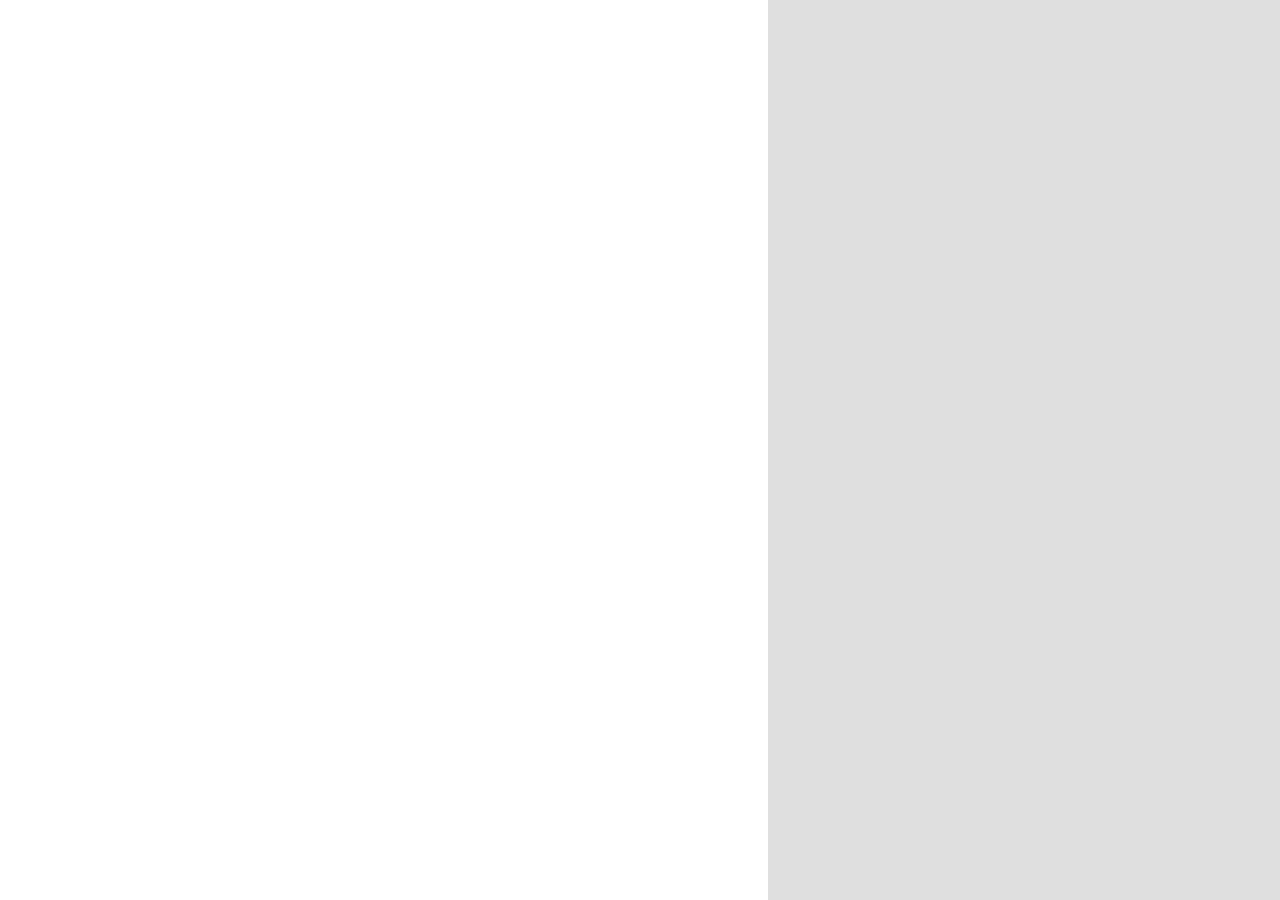
==== index.html @ 5997ea21 "Update index.html New photo" ====
<!DOCTYPE HTML>
<!--
	Story by HTML5 UP
	html5up.net | @ajlkn
	Free for personal and commercial use under the CCA 3.0 license (html5up.net/license)
-->
<html>
	<head>
		<title>Helena Roy</title>
		<meta charset="utf-8" />
		<meta name="viewport" content="width=device-width, initial-scale=1, user-scalable=no" />
		<link rel="stylesheet" href="assets/css/main.css" />
		<link rel="preconnect" href="https://fonts.googleapis.com"> 
		<link rel="preconnect" href="https://fonts.gstatic.com" crossorigin> 
		<link href="https://fonts.googleapis.com/css2?family=Roboto:wght@100&display=swap" rel="stylesheet">
		<noscript><link rel="stylesheet" href="assets/css/noscript.css" /></noscript>
	</head>
	<body class="is-preload">

		<!-- Wrapper -->
			<div id="wrapper" class="divided">

				<!-- One -->
					<section class="banner fullscreen style1 orient-left content-align-left image-position-right onload-image-fade-in onload-content-fade-right">
						<div class="content">
							<h2>Helena Roy</h2>
							<p>I am a postdoctoral fellow at the <a href="https://hpi.de/en/stern/team/ariel-stern/">Hasso Plattner Institute</a>, where I work in Professor Ariel Stern’s group on digital health, economics, and policy. I earned my PhD in Economics from Stanford University, specialising in behavioural, health, and innovation economics, and previously studied at Cambridge (Pembroke College) and Oxford (Nuffield College).</p>
							
							<p>I research novel information technologies and delivery modalities in healthcare. My projects look at how people search for and interpret health information online, how patients and physicians adopt AI‑driven tools, and what shapes clinical decisions in maternal care. I also advise early‑stage health‑tech start‑ups. More information is available on my <a href="https://drive.google.com/file/d/1XuyY_7-T1FK6ZfHrgYgk0CrNQZHr8UEe/view?usp=share_link">CV</a>.</p>
							
							<p>Alongside my research, I'm a fellow at the <a href="https://britishprogress.org">Centre for British Progress</a>, exploring how policy can encourage economic growth via innovation. An example of my work in this space can be found at <a href="https://ukdayone.org/briefings/ai-bond-for-growth-and-shared-prosperity#authors">UK Day One</a>.</p>
							
							<p>I'm from the UK and Aotearoa New Zealand, and enjoy triathlon, diving, and <a href="https://www.google.com/maps/d/u/2/edit?mid=16qEsWZgYKhC7n0gYi-VZZg-cSFdMLp4&usp=sharing">flat whites</a>.</p>

							<ul class="icons" style="margin-bottom: 0;">
								<li><a href="mailto:helena.a.roy@gmail.com" class="icon style1 fa-envelope"><span class="label">Email</span></a></li>
								<li><a href="https://www.linkedin.com/in/helena-roy/" class="icon brands style1 fa-linkedin-in"><span class="label">LinkedIn</span></a></li>
								<li><a href="https://x.com/_helena_roy" class="icon brands style1 fa-twitter"><span class="label">Twitter</span></a></li>
							</ul>
						</div>
						<div class="image">
							<img src="images/IMG_6147.JPG" alt="" />
						</div>
					</section>

			</div>

		<!-- Scripts -->
			<script src="assets/js/jquery.min.js"></script>
			<script src="assets/js/jquery.scrollex.min.js"></script>
			<script src="assets/js/jquery.scrolly.min.js"></script>
			<script src="assets/js/browser.min.js"></script>
			<script src="assets/js/breakpoints.min.js"></script>
			<script src="assets/js/util.js"></script>
			<script src="assets/js/main.js"></script>
		
	</body>
</html>
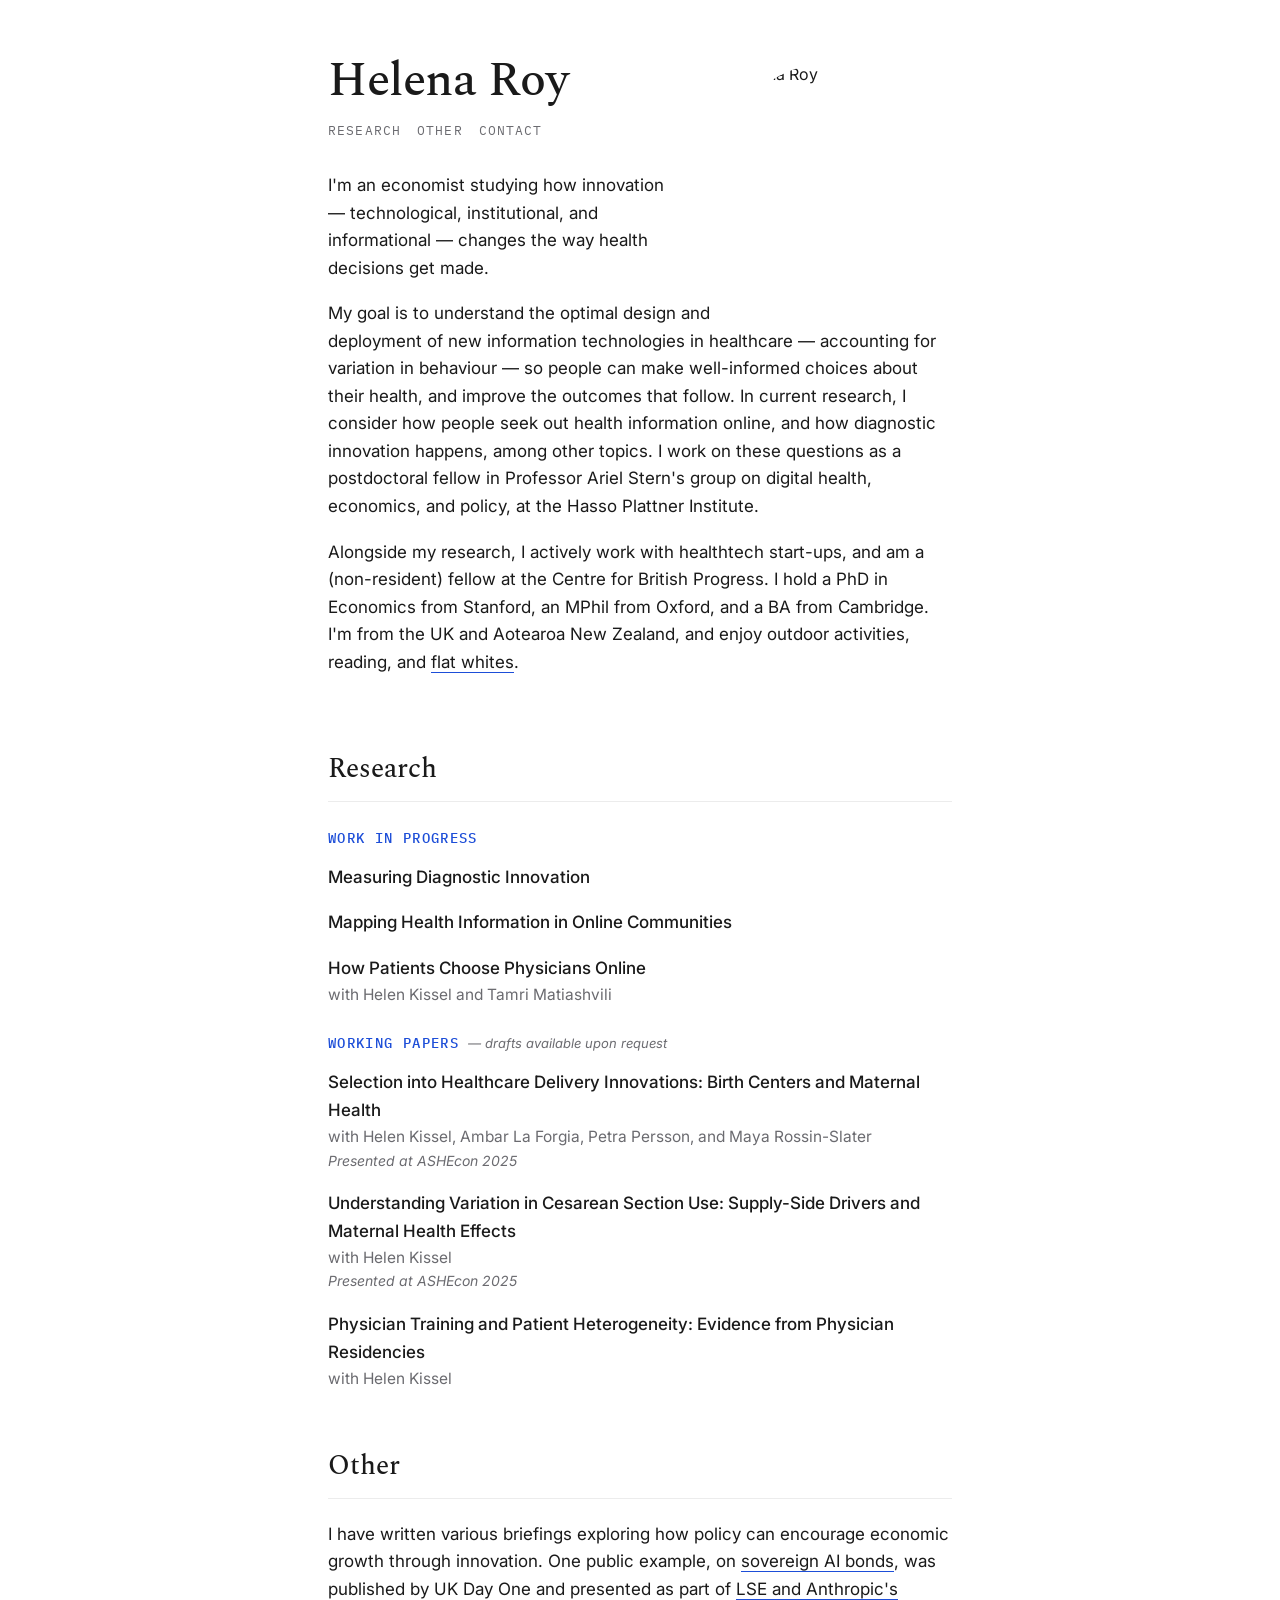
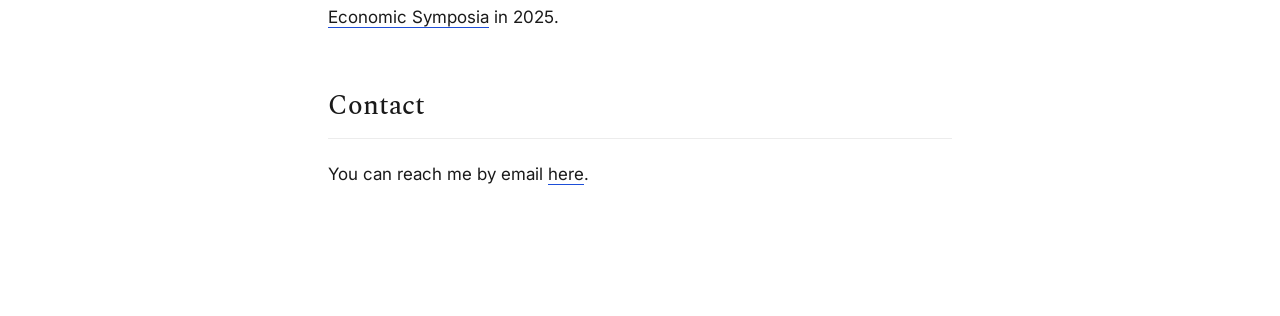
==== commit 54899b9f: "Add files via upload" ====
--- a/index.html
+++ b/index.html
@@ -1,59 +1,153 @@
-<!DOCTYPE HTML>
-<!--
-	Story by HTML5 UP
-	html5up.net | @ajlkn
-	Free for personal and commercial use under the CCA 3.0 license (html5up.net/license)
--->
-<html>
-	<head>
-		<title>Helena Roy</title>
-		<meta charset="utf-8" />
-		<meta name="viewport" content="width=device-width, initial-scale=1, user-scalable=no" />
-		<link rel="stylesheet" href="assets/css/main.css" />
-		<link rel="preconnect" href="https://fonts.googleapis.com"> 
-		<link rel="preconnect" href="https://fonts.gstatic.com" crossorigin> 
-		<link href="https://fonts.googleapis.com/css2?family=Roboto:wght@100&display=swap" rel="stylesheet">
-		<noscript><link rel="stylesheet" href="assets/css/noscript.css" /></noscript>
-	</head>
-	<body class="is-preload">
-
-		<!-- Wrapper -->
-			<div id="wrapper" class="divided">
-
-				<!-- One -->
-					<section class="banner fullscreen style1 orient-left content-align-left image-position-right onload-image-fade-in onload-content-fade-right">
-						<div class="content">
-							<h2>Helena Roy</h2>
-							<p>I am a postdoctoral fellow at the <a href="https://hpi.de/en/stern/team/ariel-stern/">Hasso Plattner Institute</a>, where I work in Professor Ariel Stern’s group on digital health, economics, and policy. I earned my PhD in Economics from Stanford University, specialising in behavioural, health, and innovation economics, and previously studied at Cambridge (Pembroke College) and Oxford (Nuffield College).</p>
-							
-							<p>I research novel information technologies and delivery modalities in healthcare. My projects look at how people search for and interpret health information online, how patients and physicians adopt AI‑driven tools, and what shapes clinical decisions in maternal care. I also advise early‑stage health‑tech start‑ups. More information is available on my <a href="https://drive.google.com/file/d/1XuyY_7-T1FK6ZfHrgYgk0CrNQZHr8UEe/view?usp=share_link">CV</a>.</p>
-							
-							<p>Alongside my research, I'm a fellow at the <a href="https://britishprogress.org">Centre for British Progress</a>, exploring how policy can encourage economic growth via innovation. An example of my work in this space can be found at <a href="https://ukdayone.org/briefings/ai-bond-for-growth-and-shared-prosperity#authors">UK Day One</a>.</p>
-							
-							<p>I'm from the UK and Aotearoa New Zealand, and enjoy triathlon, diving, and <a href="https://www.google.com/maps/d/u/2/edit?mid=16qEsWZgYKhC7n0gYi-VZZg-cSFdMLp4&usp=sharing">flat whites</a>.</p>
-
-							<ul class="icons" style="margin-bottom: 0;">
-								<li><a href="mailto:helena.a.roy@gmail.com" class="icon style1 fa-envelope"><span class="label">Email</span></a></li>
-								<li><a href="https://www.linkedin.com/in/helena-roy/" class="icon brands style1 fa-linkedin-in"><span class="label">LinkedIn</span></a></li>
-								<li><a href="https://x.com/_helena_roy" class="icon brands style1 fa-twitter"><span class="label">Twitter</span></a></li>
-							</ul>
-						</div>
-						<div class="image">
-							<img src="images/IMG_6147.JPG" alt="" />
-						</div>
-					</section>
-
-			</div>
-
-		<!-- Scripts -->
-			<script src="assets/js/jquery.min.js"></script>
-			<script src="assets/js/jquery.scrollex.min.js"></script>
-			<script src="assets/js/jquery.scrolly.min.js"></script>
-			<script src="assets/js/browser.min.js"></script>
-			<script src="assets/js/breakpoints.min.js"></script>
-			<script src="assets/js/util.js"></script>
-			<script src="assets/js/main.js"></script>
-		
-	</body>
-</html>
-
+<!DOCTYPE html>
+<html lang="en">
+<head>
+<meta charset="UTF-8">
+<meta name="viewport" content="width=device-width, initial-scale=1">
+
+<title>Helena Roy</title>
+<meta name="description" content="Helena Roy — an economist studying how innovation changes the way health decisions get made.">
+<link rel="canonical" href="https://www.helenaroy.com/">
+
+<!-- Open Graph / Twitter -->
+<meta property="og:title" content="Helena Roy">
+<meta property="og:description" content="Helena Roy — an economist studying how innovation changes the way health decisions get made.">
+<meta property="og:type" content="website">
+<meta property="og:url" content="https://www.helenaroy.com/">
+<meta property="og:image" content="https://www.helenaroy.com/images/tile.png">
+<meta name="twitter:card" content="summary">
+
+<link rel="icon" href="favicon.svg" type="image/svg+xml">
+
+<!-- Fonts: Google Fonts (the only third-party resource on this page). -->
+<link rel="preconnect" href="https://fonts.googleapis.com">
+<link rel="preconnect" href="https://fonts.gstatic.com" crossorigin>
+<link href="https://fonts.googleapis.com/css2?family=Spectral:ital,wght@0,400;0,500;1,400&family=Inter:wght@400;500;600&family=IBM+Plex+Mono:wght@400;500&display=swap" rel="stylesheet">
+
+<!--
+  PRIVACY ALTERNATIVE (max privacy, no third-party requests):
+  To drop Google Fonts entirely, self-host the three families and remove the
+  three font <link> tags above. Place the .woff2 files in /fonts and uncomment:
+
+  <style>
+    @font-face{font-family:'Spectral';font-style:normal;font-weight:500;font-display:swap;src:url('/fonts/spectral-500.woff2') format('woff2');}
+    @font-face{font-family:'Spectral';font-style:normal;font-weight:400;font-display:swap;src:url('/fonts/spectral-400.woff2') format('woff2');}
+    @font-face{font-family:'Spectral';font-style:italic;font-weight:400;font-display:swap;src:url('/fonts/spectral-400-italic.woff2') format('woff2');}
+    @font-face{font-family:'Inter';font-style:normal;font-weight:400;font-display:swap;src:url('/fonts/inter-400.woff2') format('woff2');}
+    @font-face{font-family:'Inter';font-style:normal;font-weight:500;font-display:swap;src:url('/fonts/inter-500.woff2') format('woff2');}
+    @font-face{font-family:'Inter';font-style:normal;font-weight:600;font-display:swap;src:url('/fonts/inter-600.woff2') format('woff2');}
+    @font-face{font-family:'IBM Plex Mono';font-style:normal;font-weight:400;font-display:swap;src:url('/fonts/ibm-plex-mono-400.woff2') format('woff2');}
+    @font-face{font-family:'IBM Plex Mono';font-style:normal;font-weight:500;font-display:swap;src:url('/fonts/ibm-plex-mono-500.woff2') format('woff2');}
+  </style>
+-->
+
+<!--
+  DEPLOYMENT NOTES:
+  - Strip EXIF metadata from images/tile.png before committing
+    (e.g. `exiftool -all= images/tile.png`).
+  - Enable "Enforce HTTPS" in the GitHub Pages settings for this repo.
+-->
+
+<style>
+:root{
+  --bg:#FFFFFF; --text:#1A1A1A; --muted:#6B6B70; --accent:#1D4ED8; --hairline:#ECECEC;
+  --font-body:'Inter',system-ui,sans-serif;
+  --font-head:'Spectral',Georgia,serif;
+  --font-mono:'IBM Plex Mono',monospace;
+}
+*{box-sizing:border-box;}
+body{margin:0; background:var(--bg); color:var(--text); font-family:var(--font-body); line-height:1.62; -webkit-font-smoothing:antialiased;}
+
+.wrap{max-width:680px; margin:0 auto; padding:56px 28px 110px;}
+
+.intro::after{content:""; display:block; clear:both;}
+.intro-photo{float:right; width:235px; height:235px; border-radius:50%; object-fit:cover;
+  margin:6px 0 16px 32px; shape-outside:circle(50%); shape-margin:16px;}
+
+.name{font-family:var(--font-head); font-weight:500; font-size:48px; line-height:1.04; letter-spacing:-0.01em; margin:0 0 14px;}
+
+nav{font-family:var(--font-mono); font-size:12.5px; text-transform:uppercase; letter-spacing:0.09em; margin:0 0 32px;}
+nav a{color:var(--muted); text-decoration:none; margin-right:16px; border:0;}
+nav a:hover{color:var(--accent);}
+
+p{font-size:17px; margin:0 0 18px;}
+a{color:var(--text); text-decoration:none; border-bottom:1px solid var(--accent);}
+a:hover{color:var(--accent);}
+.muted{color:var(--muted);}
+
+a:focus-visible, nav a:focus-visible{outline:2px solid var(--accent); outline-offset:2px; border-radius:2px;}
+
+section{margin-top:54px;}
+h2{font-family:var(--font-head); font-weight:500; font-size:27px; margin:0 0 4px;}
+.rule{height:1px; background:var(--hairline); margin:9px 0 22px;}
+
+.grouplabel{font-family:var(--font-mono); font-weight:500; font-size:13.5px; text-transform:uppercase; letter-spacing:0.1em; color:var(--accent); margin:26px 0 14px;}
+.req{font-family:var(--font-body); font-weight:400; font-size:13px; color:var(--muted); font-style:italic; text-transform:none; letter-spacing:0;}
+
+.paper{margin:0 0 18px;}
+.paper .title{font-size:17px; font-weight:500;}
+.paper .auth{font-size:15.5px; color:var(--muted);}
+.paper .venue{font-size:14px; color:var(--muted); font-style:italic;}
+
+@media (max-width:720px){
+  .intro-photo{float:none; shape-outside:none; margin:0 0 18px; width:150px; height:150px;}
+  .wrap{padding:44px 22px 84px;} .name{font-size:38px;}
+}
+@media (prefers-reduced-motion:reduce){
+  *{animation:none !important; transition:none !important; scroll-behavior:auto !important;}
+}
+</style>
+</head>
+<body>
+<div class="wrap">
+  <header class="intro">
+    <img class="intro-photo" src="images/tile.png" alt="Helena Roy" width="235" height="235">
+    <h1 class="name">Helena Roy</h1>
+    <nav aria-label="Sections">
+      <a href="#research">Research</a><a href="#other">Other</a><a href="#contact">Contact</a>
+    </nav>
+    <p>I'm an economist studying how innovation — technological, institutional, and informational — changes the way health decisions get made.</p>
+    <p>My goal is to understand the optimal design and deployment of new information technologies in healthcare — accounting for variation in behaviour — so people can make well-informed choices about their health, and improve the outcomes that follow. In current research, I consider how people seek out health information online, and how diagnostic innovation happens, among other topics. I work on these questions as a postdoctoral fellow in Professor Ariel Stern's group on digital health, economics, and policy, at the Hasso Plattner Institute.</p>
+    <p>Alongside my research, I actively work with healthtech start-ups, and am a (non-resident) fellow at the Centre for British Progress. I hold a PhD in Economics from Stanford, an MPhil from Oxford, and a BA from Cambridge. I'm from the UK and Aotearoa New Zealand, and enjoy outdoor activities, reading, and <a href="https://www.google.com/maps/d/viewer?mid=16qEsWZgYKhC7n0gYi-VZZg-cSFdMLp4" target="_blank" rel="noopener noreferrer">flat whites</a>.</p>
+  </header>
+
+  <main>
+    <section id="research" aria-labelledby="research-h">
+      <h2 id="research-h">Research</h2>
+      <div class="rule"></div>
+
+      <div class="grouplabel">Work in progress</div>
+      <div class="paper"><div class="title">Measuring Diagnostic Innovation</div></div>
+      <div class="paper"><div class="title">Mapping Health Information in Online Communities</div></div>
+      <div class="paper"><div class="title">How Patients Choose Physicians Online</div><div class="auth">with Helen Kissel and Tamri Matiashvili</div></div>
+
+      <div class="grouplabel">Working papers <span class="req">— drafts available upon request</span></div>
+      <div class="paper"><div class="title">Selection into Healthcare Delivery Innovations: Birth Centers and Maternal Health</div><div class="auth">with Helen Kissel, Ambar La Forgia, Petra Persson, and Maya Rossin-Slater</div><div class="venue">Presented at ASHEcon 2025</div></div>
+      <div class="paper"><div class="title">Understanding Variation in Cesarean Section Use: Supply-Side Drivers and Maternal Health Effects</div><div class="auth">with Helen Kissel</div><div class="venue">Presented at ASHEcon 2025</div></div>
+      <div class="paper"><div class="title">Physician Training and Patient Heterogeneity: Evidence from Physician Residencies</div><div class="auth">with Helen Kissel</div></div>
+    </section>
+
+    <section id="other" aria-labelledby="other-h">
+      <h2 id="other-h">Other</h2>
+      <div class="rule"></div>
+      <p>I have written various briefings exploring how policy can encourage economic growth through innovation. One public example, on <a href="https://britishprogress.org/uk-day-one/designing-an-ai-bond-for-growth-and-shared-prosper" target="_blank" rel="noopener noreferrer">sovereign AI bonds</a>, was published by UK Day One and presented as part of <a href="https://www.anthropic.com/research/economic-policy-responses" target="_blank" rel="noopener noreferrer">LSE and Anthropic's Economic Symposia</a> in 2025.</p>
+    </section>
+
+    <section id="contact" aria-labelledby="contact-h">
+      <h2 id="contact-h">Contact</h2>
+      <div class="rule"></div>
+      <p>You can reach me by email <a id="emaillink" href="#">here</a>.</p>
+    </section>
+  </main>
+</div>
+
+<script>
+  // Email obfuscation: assemble the mailto on load so the address never
+  // appears in the static page source.
+  document.addEventListener('DOMContentLoaded', function(){
+    var user = 'helenaaroy', domain = 'gmail.com';
+    var el = document.getElementById('emaillink');
+    if (el) { el.setAttribute('href', 'mailto:' + user + '@' + domain); }
+  });
+</script>
+</body>
+</html>
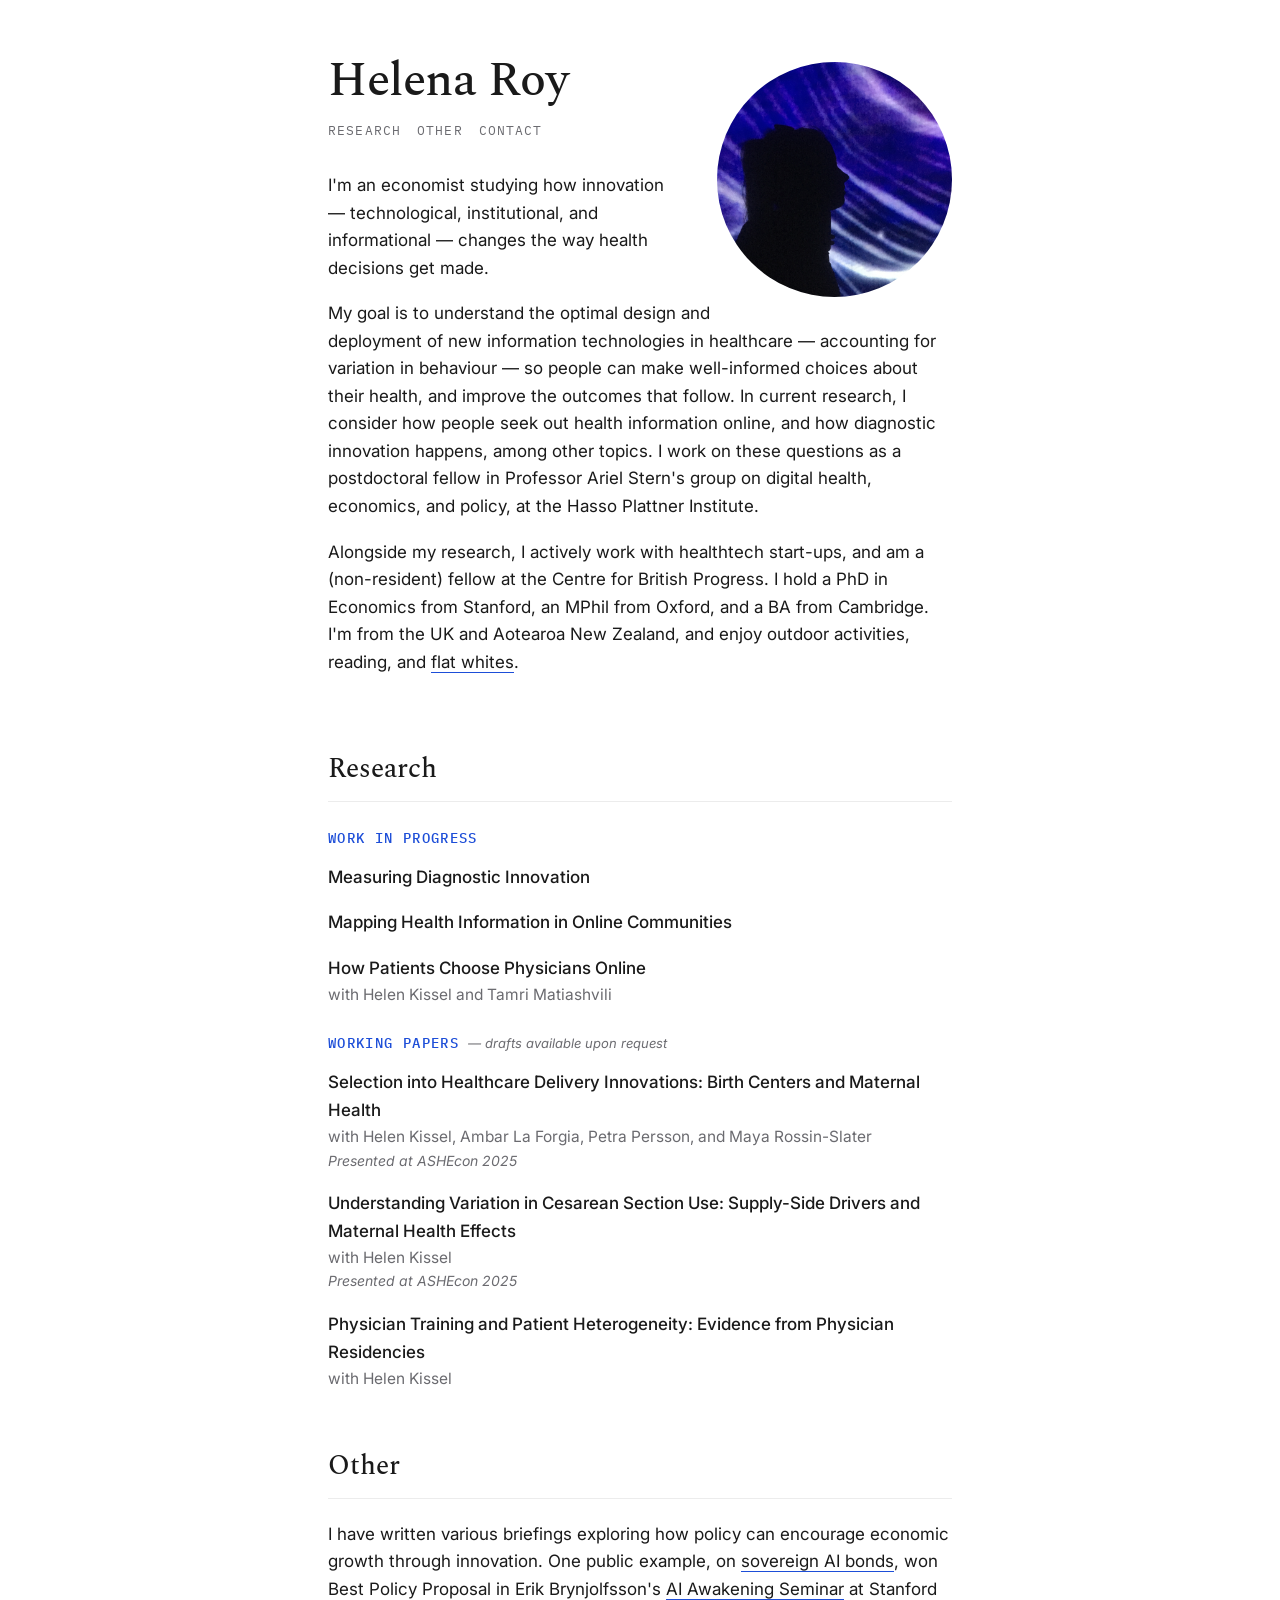
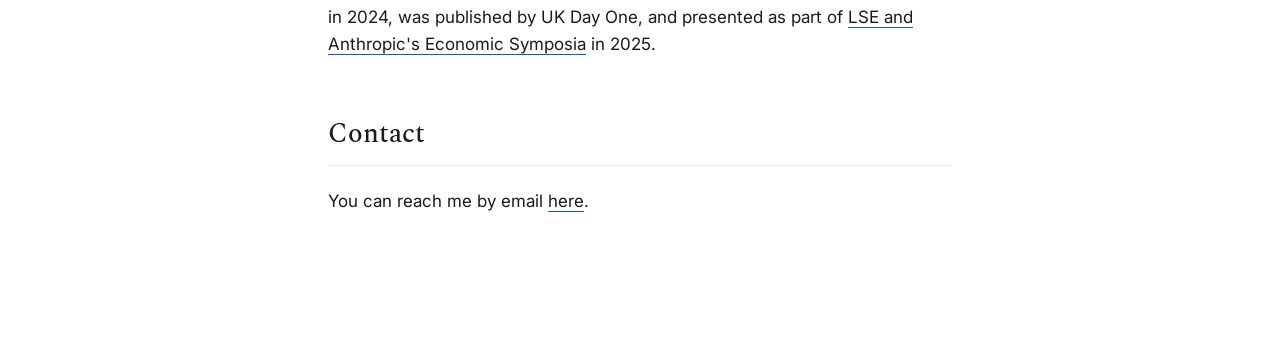
==== commit 4001f373: "Update index.html" ====
--- a/index.html
+++ b/index.html
@@ -129,7 +129,7 @@
     <section id="other" aria-labelledby="other-h">
       <h2 id="other-h">Other</h2>
       <div class="rule"></div>
-      <p>I have written various briefings exploring how policy can encourage economic growth through innovation. One public example, on <a href="https://britishprogress.org/uk-day-one/designing-an-ai-bond-for-growth-and-shared-prosper" target="_blank" rel="noopener noreferrer">sovereign AI bonds</a>, was published by UK Day One and presented as part of <a href="https://www.anthropic.com/research/economic-policy-responses" target="_blank" rel="noopener noreferrer">LSE and Anthropic's Economic Symposia</a> in 2025.</p>
+      <p>I have written various briefings exploring how policy can encourage economic growth through innovation. One public example, on <a href="https://britishprogress.org/uk-day-one/designing-an-ai-bond-for-growth-and-shared-prosper" target="_blank" rel="noopener noreferrer">sovereign AI bonds</a>, won Best Policy Proposal in Erik Brynjolfsson's <a href="https://digitaleconomy.stanford.edu/about/education/the-ai-awakening-implications-for-the-economy-and-society/" target="_blank" rel="noopener noreferrer">AI Awakening Seminar</a> at Stanford in 2024, was published by UK Day One, and presented as part of <a href="https://www.anthropic.com/research/economic-policy-responses" target="_blank" rel="noopener noreferrer">LSE and Anthropic's Economic Symposia</a> in 2025.</p>
     </section>
 
     <section id="contact" aria-labelledby="contact-h">
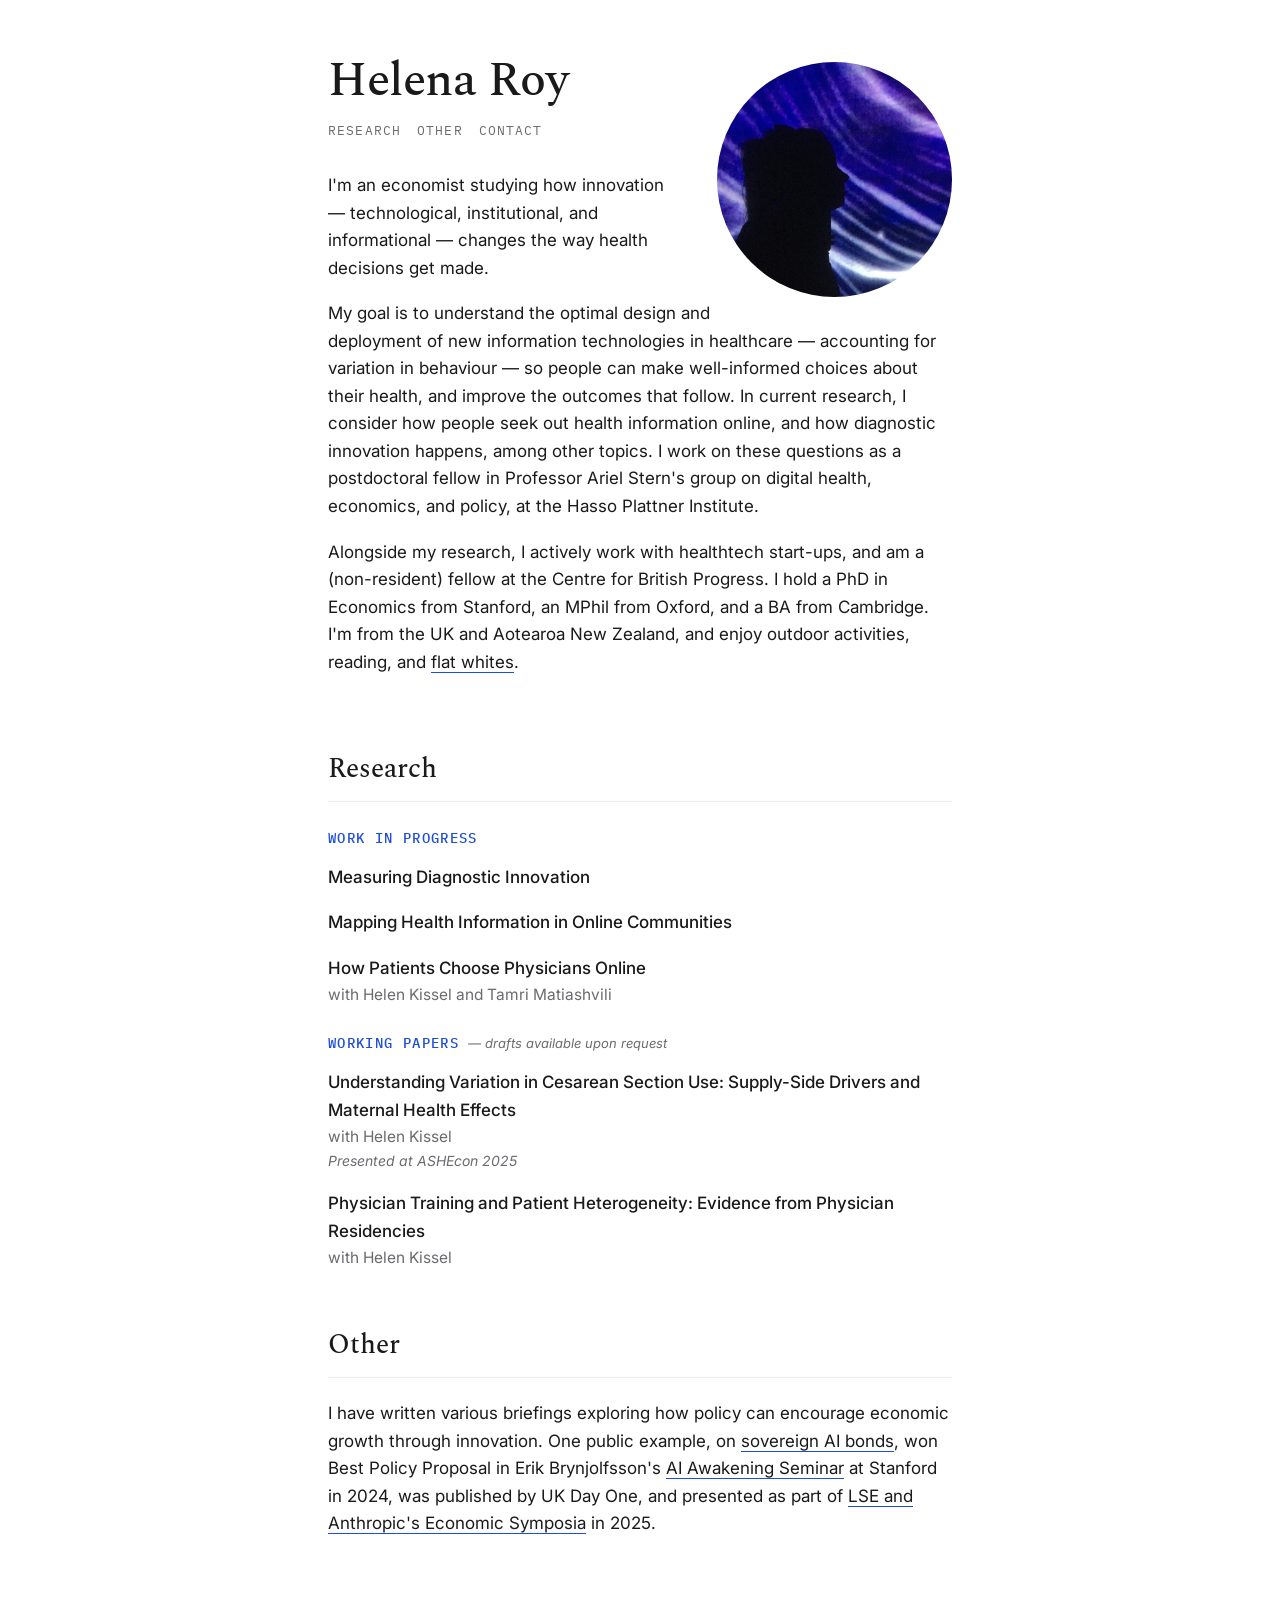
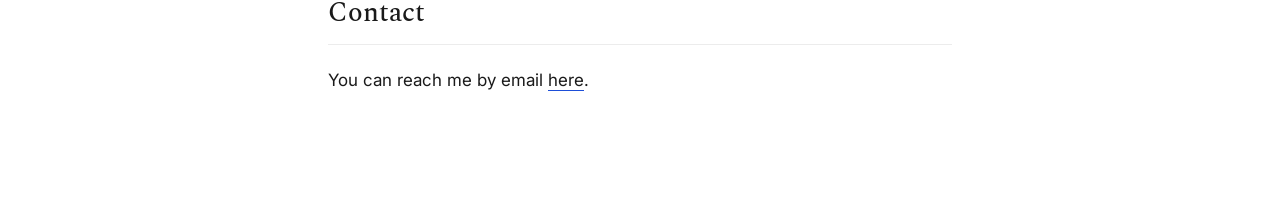
==== commit 5a0a6af6: "Update index.html" ====
--- a/index.html
+++ b/index.html
@@ -121,7 +121,6 @@
       <div class="paper"><div class="title">How Patients Choose Physicians Online</div><div class="auth">with Helen Kissel and Tamri Matiashvili</div></div>
 
       <div class="grouplabel">Working papers <span class="req">— drafts available upon request</span></div>
-      <div class="paper"><div class="title">Selection into Healthcare Delivery Innovations: Birth Centers and Maternal Health</div><div class="auth">with Helen Kissel, Ambar La Forgia, Petra Persson, and Maya Rossin-Slater</div><div class="venue">Presented at ASHEcon 2025</div></div>
       <div class="paper"><div class="title">Understanding Variation in Cesarean Section Use: Supply-Side Drivers and Maternal Health Effects</div><div class="auth">with Helen Kissel</div><div class="venue">Presented at ASHEcon 2025</div></div>
       <div class="paper"><div class="title">Physician Training and Patient Heterogeneity: Evidence from Physician Residencies</div><div class="auth">with Helen Kissel</div></div>
     </section>
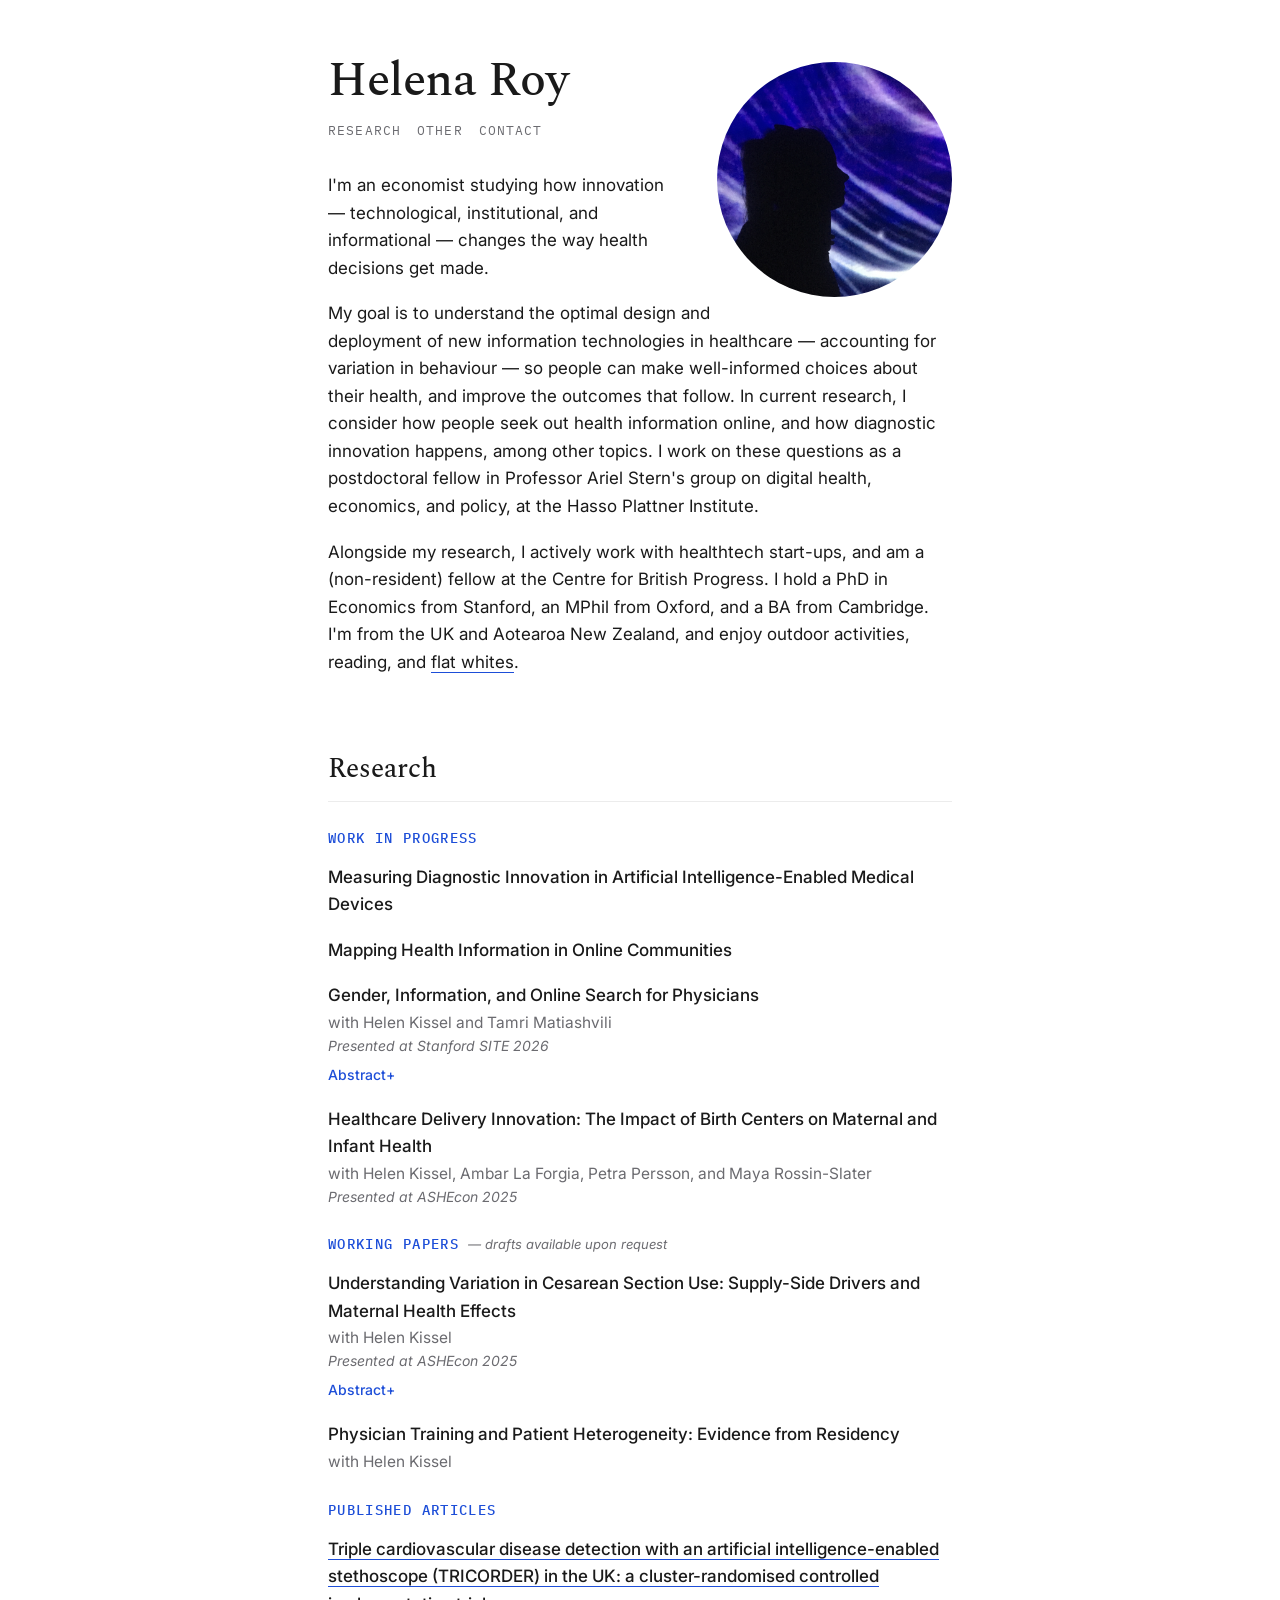
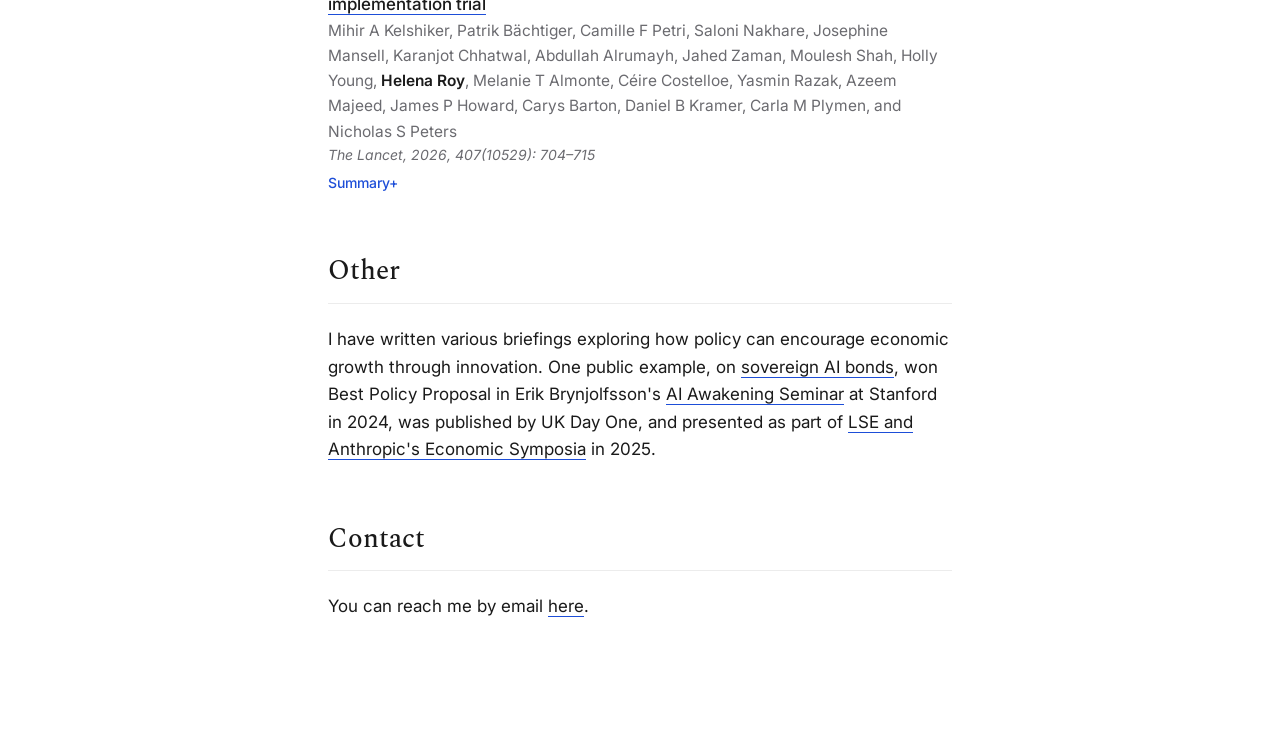
==== commit 6f11124e: "Add files via upload" ====
--- a/index.html
+++ b/index.html
@@ -73,6 +73,7 @@
 a{color:var(--text); text-decoration:none; border-bottom:1px solid var(--accent);}
 a:hover{color:var(--accent);}
 .muted{color:var(--muted);}
+strong,b{font-weight:600;}
 
 a:focus-visible, nav a:focus-visible{outline:2px solid var(--accent); outline-offset:2px; border-radius:2px;}
 
@@ -87,6 +88,22 @@
 .paper .title{font-size:17px; font-weight:500;}
 .paper .auth{font-size:15.5px; color:var(--muted);}
 .paper .venue{font-size:14px; color:var(--muted); font-style:italic;}
+.paper .auth strong{color:var(--text);}
+
+/* Abstract+ toggles: native <details>/<summary>, so they need no JavaScript
+   and are keyboard- and screen-reader-accessible by default. */
+.abstract{margin:4px 0 0;}
+.abstract summary{display:inline-block; cursor:pointer; list-style:none; font-size:14px; font-weight:500; color:var(--accent); border-bottom:1px solid transparent; -webkit-user-select:none; user-select:none;}
+.abstract summary::-webkit-details-marker{display:none;}
+.abstract summary::after{content:"+"; content:"+" / "";}
+.abstract[open] summary::after{content:"\2212"; content:"\2212" / "";}
+.abstract summary:hover{border-bottom-color:var(--accent);}
+.abstract summary:focus-visible{outline:2px solid var(--accent); outline-offset:2px; border-radius:2px;}
+.abstract-text{margin:10px 0 8px; padding-left:16px; border-left:2px solid var(--hairline);}
+.abstract-text p{font-size:15px; line-height:1.6; margin:0 0 10px;}
+.abstract-text p:last-child{margin-bottom:0;}
+.abstract[open] .abstract-text{animation:abstract-in .2s ease-out;}
+@keyframes abstract-in{from{opacity:0; transform:translateY(-4px);} to{opacity:1; transform:none;}}
 
 @media (max-width:720px){
   .intro-photo{float:none; shape-outside:none; margin:0 0 18px; width:150px; height:150px;}
@@ -115,14 +132,33 @@
       <h2 id="research-h">Research</h2>
       <div class="rule"></div>
 
+      <!-- Abstract+ toggle: to add one to another paper, paste this just before that paper's final </div>
+           (the word inside <summary> is the button label, e.g. Abstract or Summary):
+           <details class="abstract"><summary>Abstract</summary><div class="abstract-text"><p>Abstract text here.</p></div></details> -->
       <div class="grouplabel">Work in progress</div>
-      <div class="paper"><div class="title">Measuring Diagnostic Innovation</div></div>
+      <div class="paper"><div class="title">Measuring Diagnostic Innovation in Artificial Intelligence-Enabled Medical Devices</div></div>
       <div class="paper"><div class="title">Mapping Health Information in Online Communities</div></div>
-      <div class="paper"><div class="title">How Patients Choose Physicians Online</div><div class="auth">with Helen Kissel and Tamri Matiashvili</div></div>
+      <div class="paper"><div class="title">Gender, Information, and Online Search for Physicians</div><div class="auth">with Helen Kissel and Tamri Matiashvili</div><div class="venue">Presented at Stanford SITE 2026</div>
+        <details class="abstract"><summary>Abstract</summary><div class="abstract-text">
+          <p>Patients increasingly select physicians through online “find a doctor” tools, which display information such as physician gender and patient ratings, rather than relying on physician referral, word-of-mouth, or soonest availability. Medical literature documents female patients' stated preferences for female physicians in certain specialties, but whether and how patients act on these preferences when given the tools to do so remains an open question. Using a randomized hypothetical choice experiment that mirrors the information presented in typical online physician-search platforms, we find that female patients have strong preferences for gender-concordant physicians in gender-sensitive specialties. Women are willing to wait 1.6 additional weeks for a female urologist and 2.2 additional weeks for a female psychiatrist, two specialties with more gender-sensitive components, but show no statistically significant concordance preference in orthopedics, a more gender-neutral specialty. Men exhibit no significant concordance preference in any specialty. Among women, the gender concordance preference is stronger among those who report prior negative healthcare experiences due to gender. We complement these experimental findings with evidence from Medicare claims data on bladder cancer patients. We find that female patients are more likely than male patients to see female urologists, and women who match with a female urologist wait longer than women who match with a male urologist. Male patients exhibit no corresponding wait-time difference by physician gender. These findings suggest that patient preferences over physician characteristics, and patients' growing capacity to act on those preferences, mean that the availability of female healthcare providers may affect patterns of health-seeking behavior such as provider choice and timing of care.</p>
+        </div></details>
+      </div>
+      <div class="paper"><div class="title">Healthcare Delivery Innovation: The Impact of Birth Centers on Maternal and Infant Health</div><div class="auth">with Helen Kissel, Ambar La Forgia, Petra Persson, and Maya Rossin-Slater</div><div class="venue">Presented at ASHEcon 2025</div></div>
 
       <div class="grouplabel">Working papers <span class="req">— drafts available upon request</span></div>
-      <div class="paper"><div class="title">Understanding Variation in Cesarean Section Use: Supply-Side Drivers and Maternal Health Effects</div><div class="auth">with Helen Kissel</div><div class="venue">Presented at ASHEcon 2025</div></div>
-      <div class="paper"><div class="title">Physician Training and Patient Heterogeneity: Evidence from Physician Residencies</div><div class="auth">with Helen Kissel</div></div>
+      <div class="paper"><div class="title">Understanding Variation in Cesarean Section Use: Supply-Side Drivers and Maternal Health Effects</div><div class="auth">with Helen Kissel</div><div class="venue">Presented at ASHEcon 2025</div>
+        <details class="abstract"><summary>Abstract</summary><div class="abstract-text">
+          <p>We estimate the causes and consequences of regional variation in healthcare utilization in the setting of Cesarean sections (C-sections), the most common inpatient surgery in the United States. C-section rates differ up to 10-fold across hospitals, with substantial variation even for clinically similar patients. Using nationwide Medicaid administrative claims data, we leverage physician mobility across hospitals to disentangle the role of physician practice style from hospital environment. We find that differences in physician practice style can explain approximately 20% of the across-hospital differences in C-section rates. This variation in practice style has meaningful consequences for patient health: low-risk patients quasi-randomly assigned to more C-section-intensive physicians are 28% more likely to deliver via unplanned C-section, leading to higher rates of maternal and infant health complications and worse maternal mental health postpartum. Our findings highlight physician practice style as an important driver of variation in obstetric care with direct consequences for maternal and infant health.</p>
+        </div></details>
+      </div>
+      <div class="paper"><div class="title">Physician Training and Patient Heterogeneity: Evidence from Residency</div><div class="auth">with Helen Kissel</div></div>
+
+      <div class="grouplabel">Published articles</div>
+      <div class="paper"><div class="title"><a href="https://www.thelancet.com/journals/lancet/article/PIIS0140-6736(25)02156-7/fulltext" target="_blank" rel="noopener noreferrer">Triple cardiovascular disease detection with an artificial intelligence-enabled stethoscope (TRICORDER) in the UK: a cluster-randomised controlled implementation trial</a></div><div class="auth">Mihir A Kelshiker, Patrik Bächtiger, Camille F Petri, Saloni Nakhare, Josephine Mansell, Karanjot Chhatwal, Abdullah Alrumayh, Jahed Zaman, Moulesh Shah, Holly Young, <strong>Helena Roy</strong>, Melanie T Almonte, Céire Costelloe, Yasmin Razak, Azeem Majeed, James P Howard, Carys Barton, Daniel B Kramer, Carla M Plymen, and Nicholas S Peters</div><div class="venue">The Lancet, 2026, 407(10529): 704–715</div>
+        <details class="abstract"><summary>Summary</summary><div class="abstract-text">
+          <p>Early detection of cardiovascular disease is a global public health priority. Artificial intelligence (AI)-enabled stethoscopes offer robust performance characteristics in point-of-care detection of heart failure, atrial fibrillation, and valvular heart disease (VHD). We conducted a pragmatic, cluster-randomised controlled implementation trial to determine the real-world effect and implementation challenges of AI-stethoscopes. We found that implementation of an AI stethoscope in routine primary care did not significantly increase detection of heart failure or increase community-based diagnosis after 12 months of implementation. However, AI stethoscope use was independently associated with significantly higher detection rates of heart failure, as well as atrial fibrillation and VHD. This randomised controlled implementation trial establishes a pragmatic design with randomisation that generates real-world data essential for understanding and overcoming the barriers to implementation of innovation in health care.</p>
+        </div></details>
+      </div>
     </section>
 
     <section id="other" aria-labelledby="other-h">
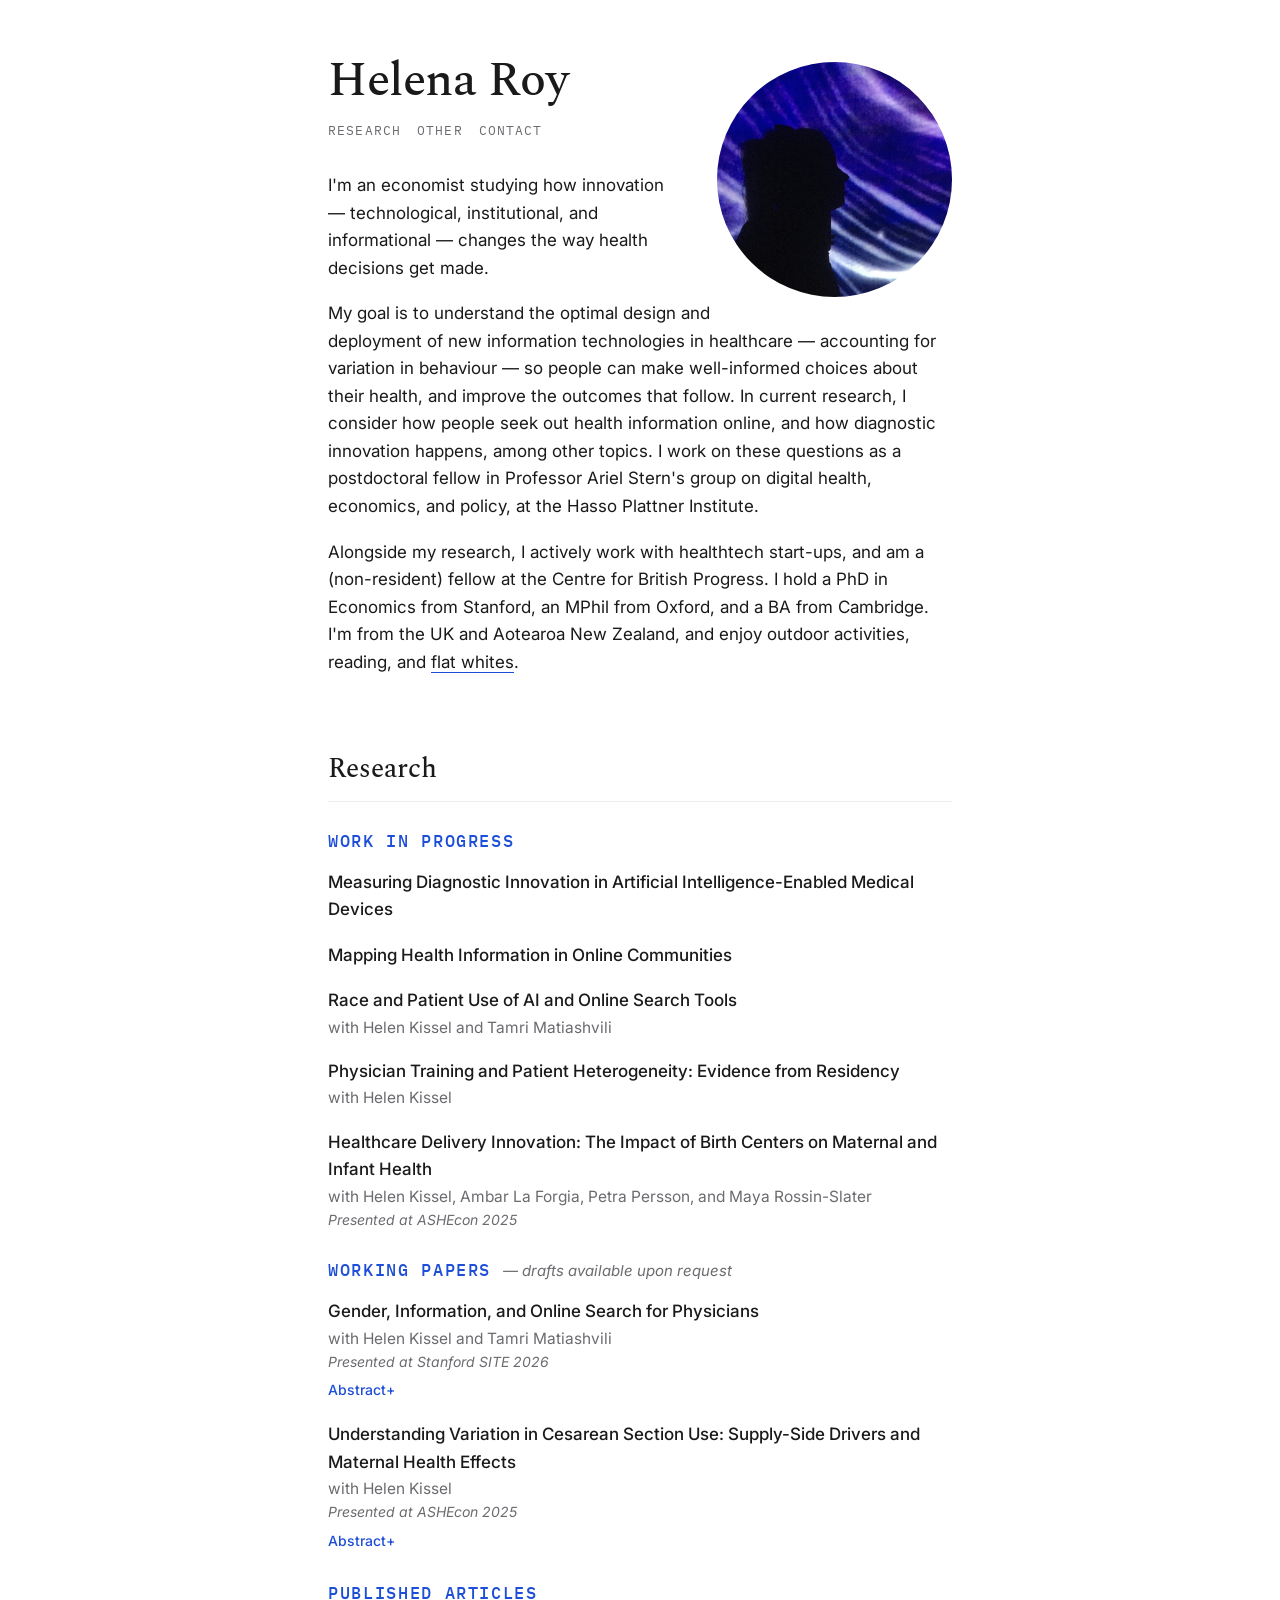
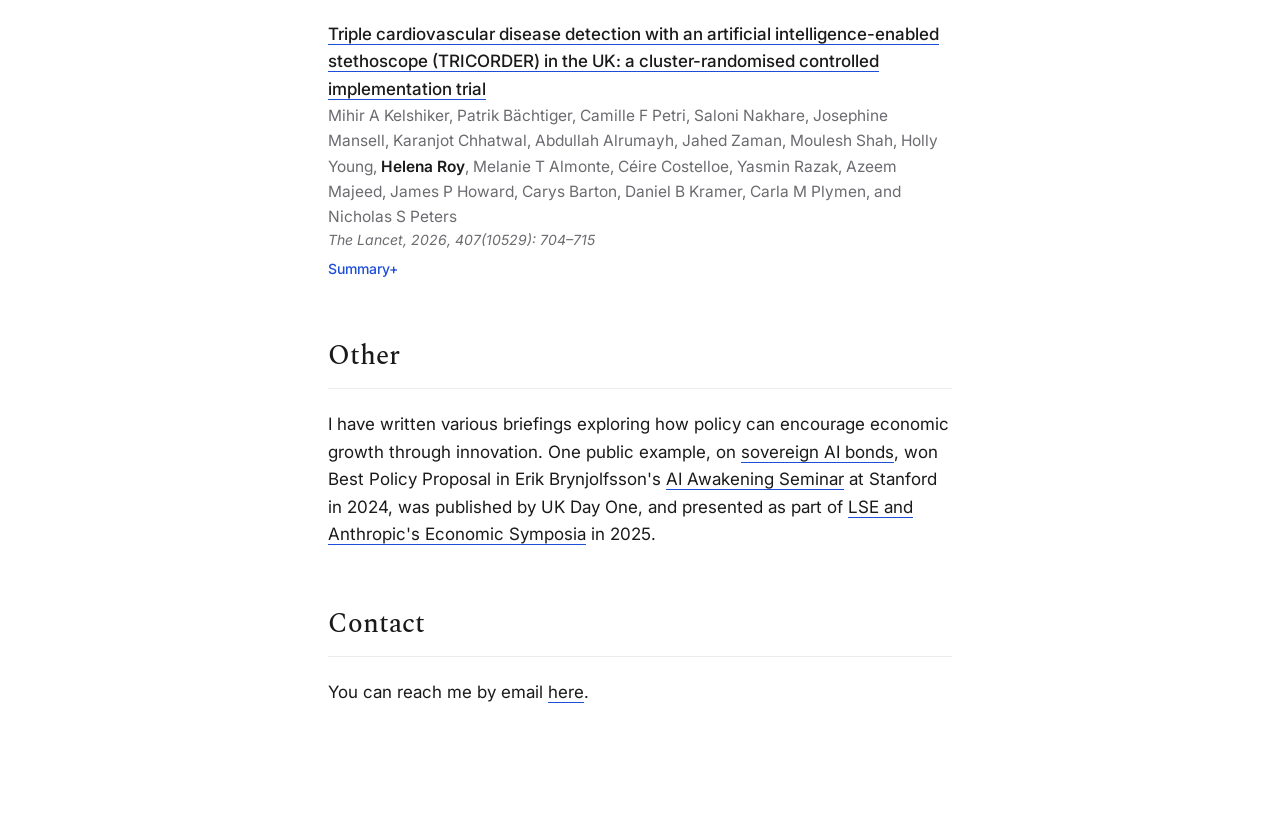
==== commit 9eea2869: "Add files via upload" ====
--- a/index.html
+++ b/index.html
@@ -81,8 +81,8 @@
 h2{font-family:var(--font-head); font-weight:500; font-size:27px; margin:0 0 4px;}
 .rule{height:1px; background:var(--hairline); margin:9px 0 22px;}
 
-.grouplabel{font-family:var(--font-mono); font-weight:500; font-size:13.5px; text-transform:uppercase; letter-spacing:0.1em; color:var(--accent); margin:26px 0 14px;}
-.req{font-family:var(--font-body); font-weight:400; font-size:13px; color:var(--muted); font-style:italic; text-transform:none; letter-spacing:0;}
+.grouplabel{font-family:var(--font-mono); font-weight:500; font-size:16.5px; text-transform:uppercase; letter-spacing:0.1em; color:var(--accent); margin:26px 0 14px;}
+.req{font-family:var(--font-body); font-weight:400; font-size:15px; color:var(--muted); font-style:italic; text-transform:none; letter-spacing:0;}
 
 .paper{margin:0 0 18px;}
 .paper .title{font-size:17px; font-weight:500;}
@@ -138,20 +138,21 @@
       <div class="grouplabel">Work in progress</div>
       <div class="paper"><div class="title">Measuring Diagnostic Innovation in Artificial Intelligence-Enabled Medical Devices</div></div>
       <div class="paper"><div class="title">Mapping Health Information in Online Communities</div></div>
+      <div class="paper"><div class="title">Race and Patient Use of AI and Online Search Tools</div><div class="auth">with Helen Kissel and Tamri Matiashvili</div></div>
+      <div class="paper"><div class="title">Physician Training and Patient Heterogeneity: Evidence from Residency</div><div class="auth">with Helen Kissel</div></div>
+      <div class="paper"><div class="title">Healthcare Delivery Innovation: The Impact of Birth Centers on Maternal and Infant Health</div><div class="auth">with Helen Kissel, Ambar La Forgia, Petra Persson, and Maya Rossin-Slater</div><div class="venue">Presented at ASHEcon 2025</div></div>
+
+      <div class="grouplabel">Working papers <span class="req">— drafts available upon request</span></div>
       <div class="paper"><div class="title">Gender, Information, and Online Search for Physicians</div><div class="auth">with Helen Kissel and Tamri Matiashvili</div><div class="venue">Presented at Stanford SITE 2026</div>
         <details class="abstract"><summary>Abstract</summary><div class="abstract-text">
           <p>Patients increasingly select physicians through online “find a doctor” tools, which display information such as physician gender and patient ratings, rather than relying on physician referral, word-of-mouth, or soonest availability. Medical literature documents female patients' stated preferences for female physicians in certain specialties, but whether and how patients act on these preferences when given the tools to do so remains an open question. Using a randomized hypothetical choice experiment that mirrors the information presented in typical online physician-search platforms, we find that female patients have strong preferences for gender-concordant physicians in gender-sensitive specialties. Women are willing to wait 1.6 additional weeks for a female urologist and 2.2 additional weeks for a female psychiatrist, two specialties with more gender-sensitive components, but show no statistically significant concordance preference in orthopedics, a more gender-neutral specialty. Men exhibit no significant concordance preference in any specialty. Among women, the gender concordance preference is stronger among those who report prior negative healthcare experiences due to gender. We complement these experimental findings with evidence from Medicare claims data on bladder cancer patients. We find that female patients are more likely than male patients to see female urologists, and women who match with a female urologist wait longer than women who match with a male urologist. Male patients exhibit no corresponding wait-time difference by physician gender. These findings suggest that patient preferences over physician characteristics, and patients' growing capacity to act on those preferences, mean that the availability of female healthcare providers may affect patterns of health-seeking behavior such as provider choice and timing of care.</p>
         </div></details>
       </div>
-      <div class="paper"><div class="title">Healthcare Delivery Innovation: The Impact of Birth Centers on Maternal and Infant Health</div><div class="auth">with Helen Kissel, Ambar La Forgia, Petra Persson, and Maya Rossin-Slater</div><div class="venue">Presented at ASHEcon 2025</div></div>
-
-      <div class="grouplabel">Working papers <span class="req">— drafts available upon request</span></div>
       <div class="paper"><div class="title">Understanding Variation in Cesarean Section Use: Supply-Side Drivers and Maternal Health Effects</div><div class="auth">with Helen Kissel</div><div class="venue">Presented at ASHEcon 2025</div>
         <details class="abstract"><summary>Abstract</summary><div class="abstract-text">
           <p>We estimate the causes and consequences of regional variation in healthcare utilization in the setting of Cesarean sections (C-sections), the most common inpatient surgery in the United States. C-section rates differ up to 10-fold across hospitals, with substantial variation even for clinically similar patients. Using nationwide Medicaid administrative claims data, we leverage physician mobility across hospitals to disentangle the role of physician practice style from hospital environment. We find that differences in physician practice style can explain approximately 20% of the across-hospital differences in C-section rates. This variation in practice style has meaningful consequences for patient health: low-risk patients quasi-randomly assigned to more C-section-intensive physicians are 28% more likely to deliver via unplanned C-section, leading to higher rates of maternal and infant health complications and worse maternal mental health postpartum. Our findings highlight physician practice style as an important driver of variation in obstetric care with direct consequences for maternal and infant health.</p>
         </div></details>
       </div>
-      <div class="paper"><div class="title">Physician Training and Patient Heterogeneity: Evidence from Residency</div><div class="auth">with Helen Kissel</div></div>
 
       <div class="grouplabel">Published articles</div>
       <div class="paper"><div class="title"><a href="https://www.thelancet.com/journals/lancet/article/PIIS0140-6736(25)02156-7/fulltext" target="_blank" rel="noopener noreferrer">Triple cardiovascular disease detection with an artificial intelligence-enabled stethoscope (TRICORDER) in the UK: a cluster-randomised controlled implementation trial</a></div><div class="auth">Mihir A Kelshiker, Patrik Bächtiger, Camille F Petri, Saloni Nakhare, Josephine Mansell, Karanjot Chhatwal, Abdullah Alrumayh, Jahed Zaman, Moulesh Shah, Holly Young, <strong>Helena Roy</strong>, Melanie T Almonte, Céire Costelloe, Yasmin Razak, Azeem Majeed, James P Howard, Carys Barton, Daniel B Kramer, Carla M Plymen, and Nicholas S Peters</div><div class="venue">The Lancet, 2026, 407(10529): 704–715</div>
